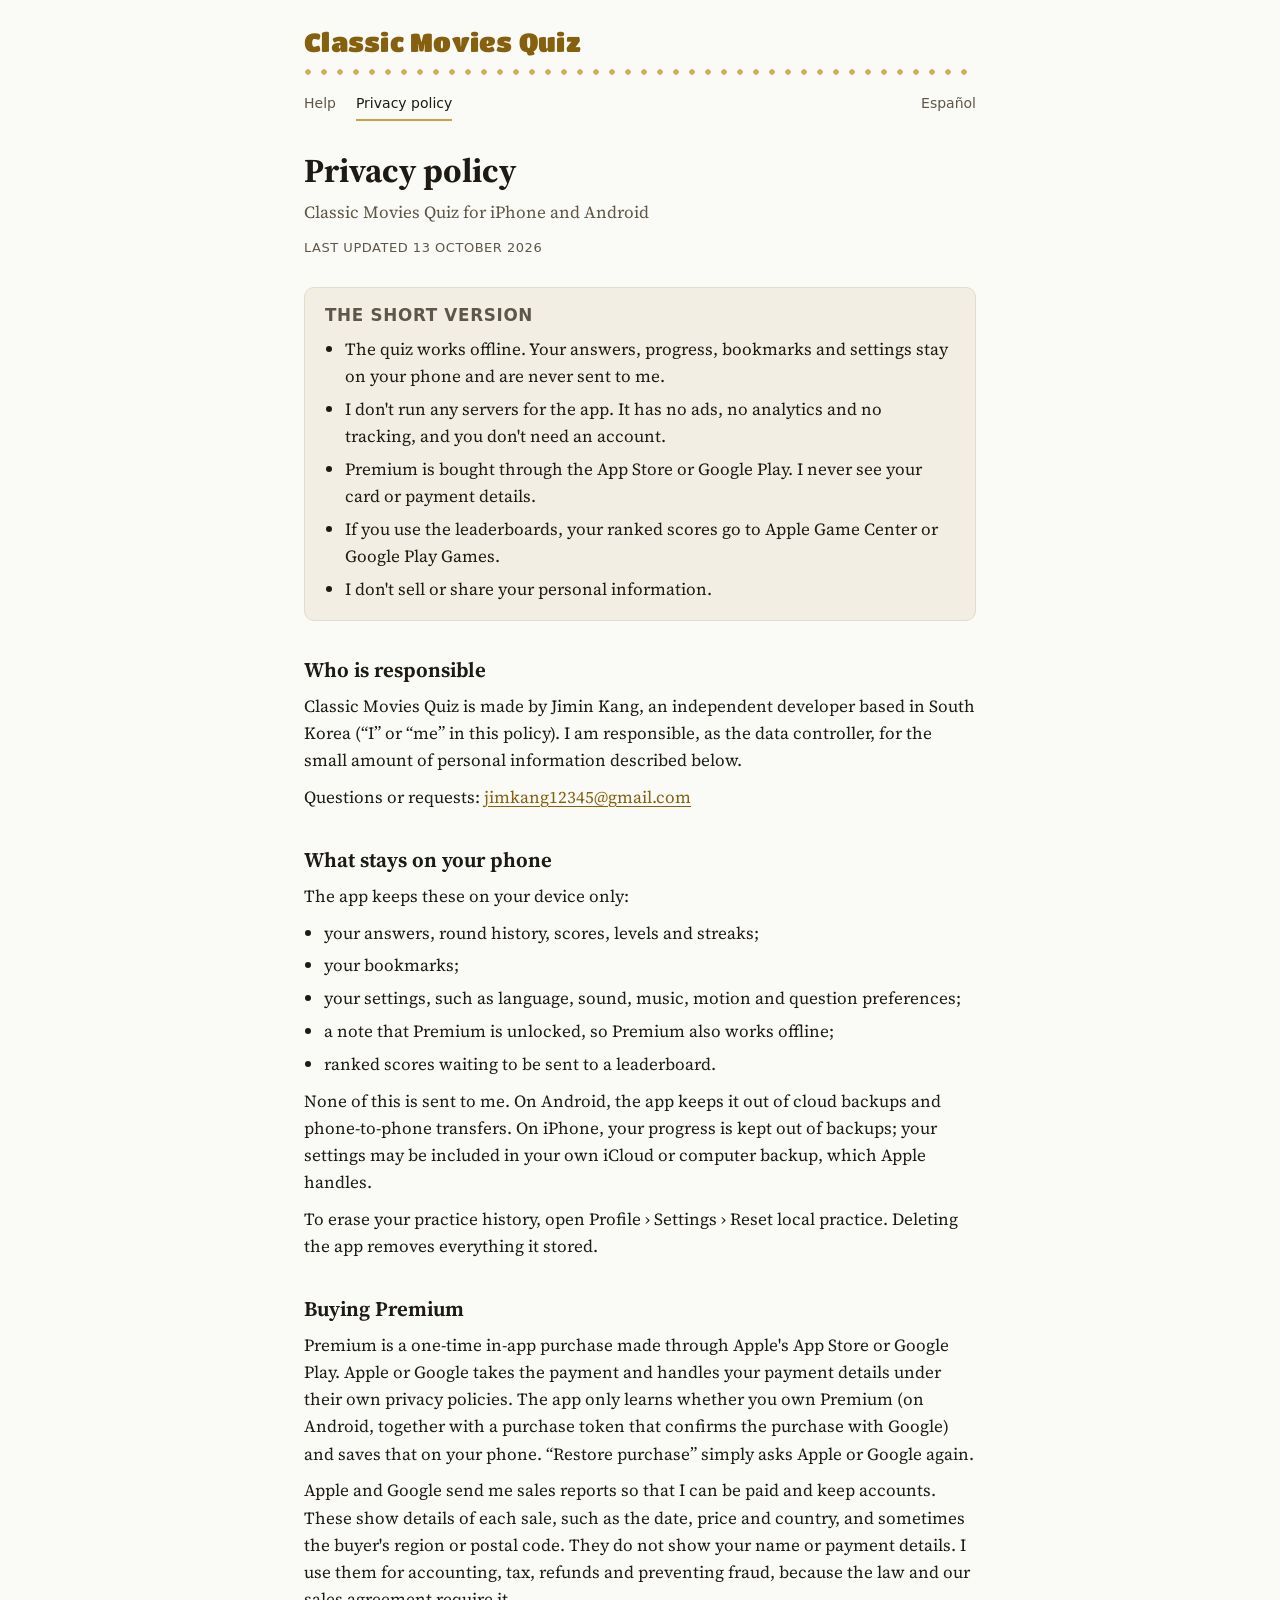
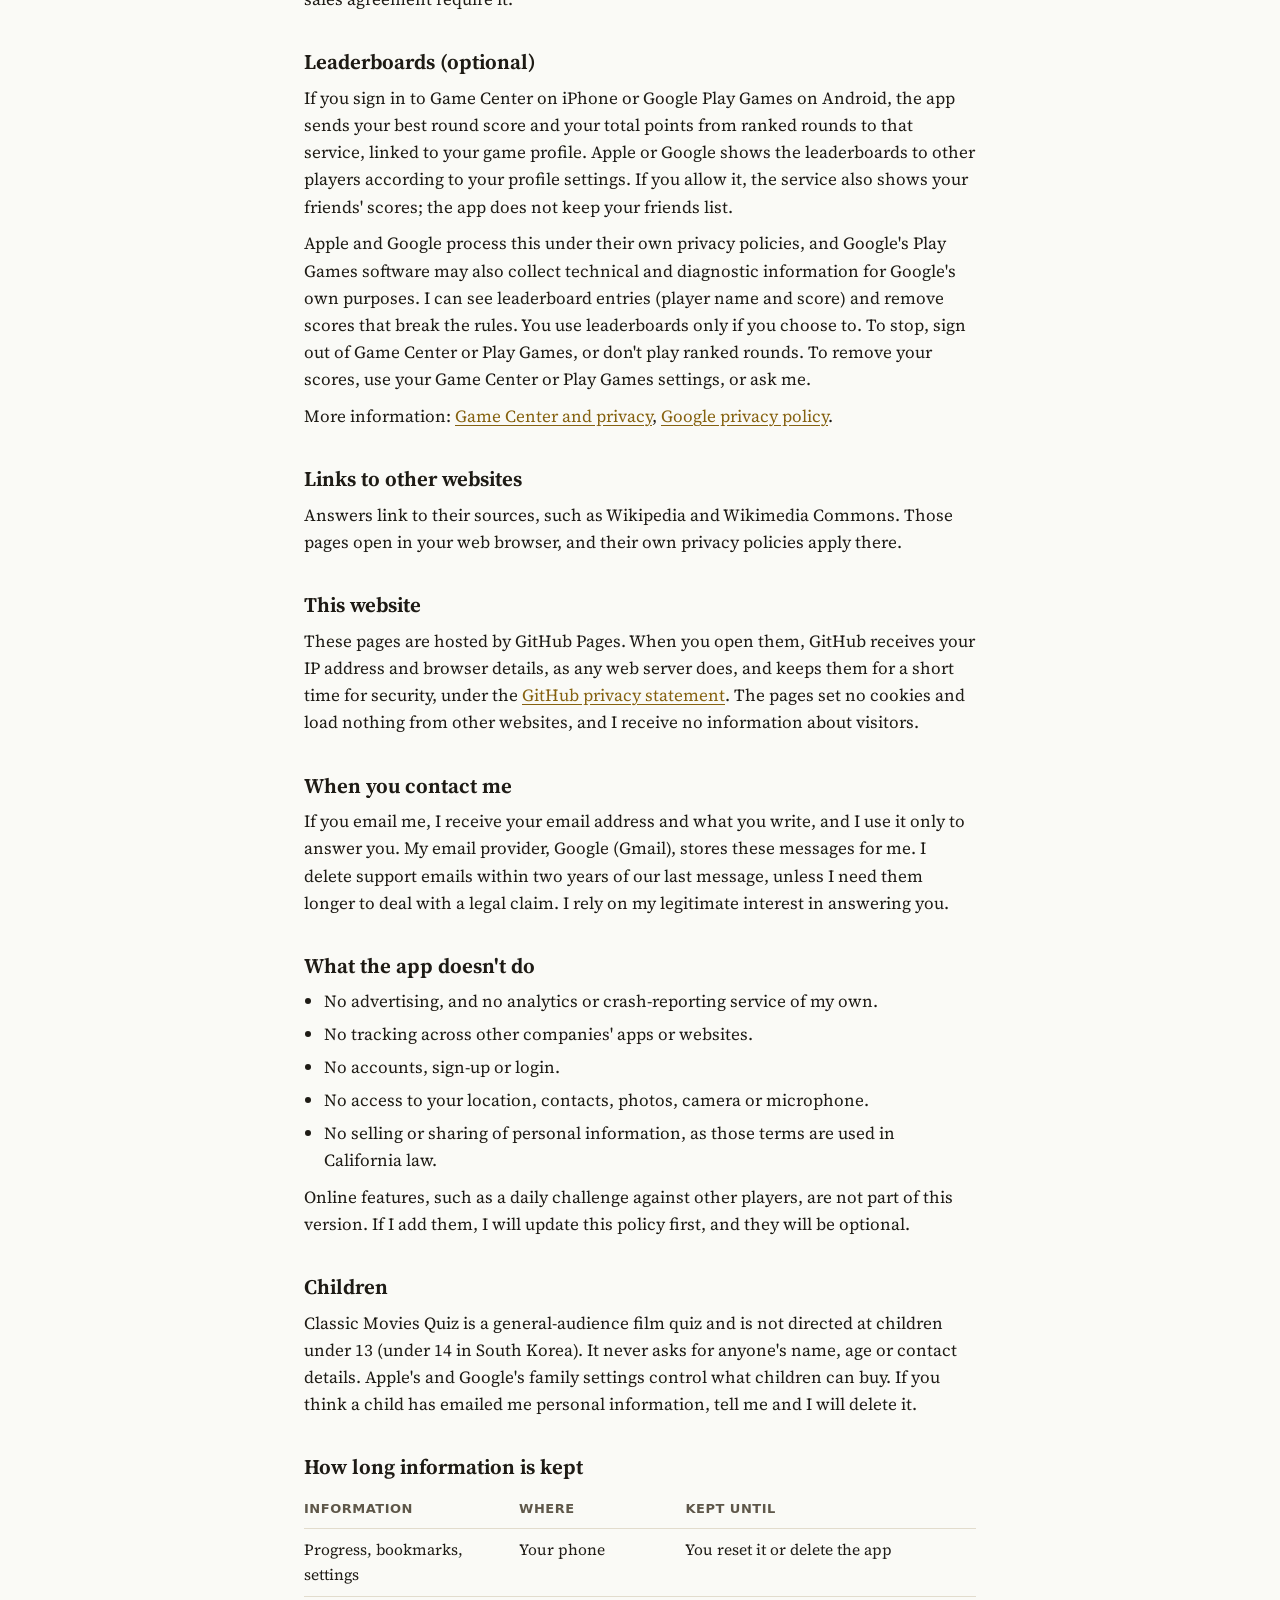
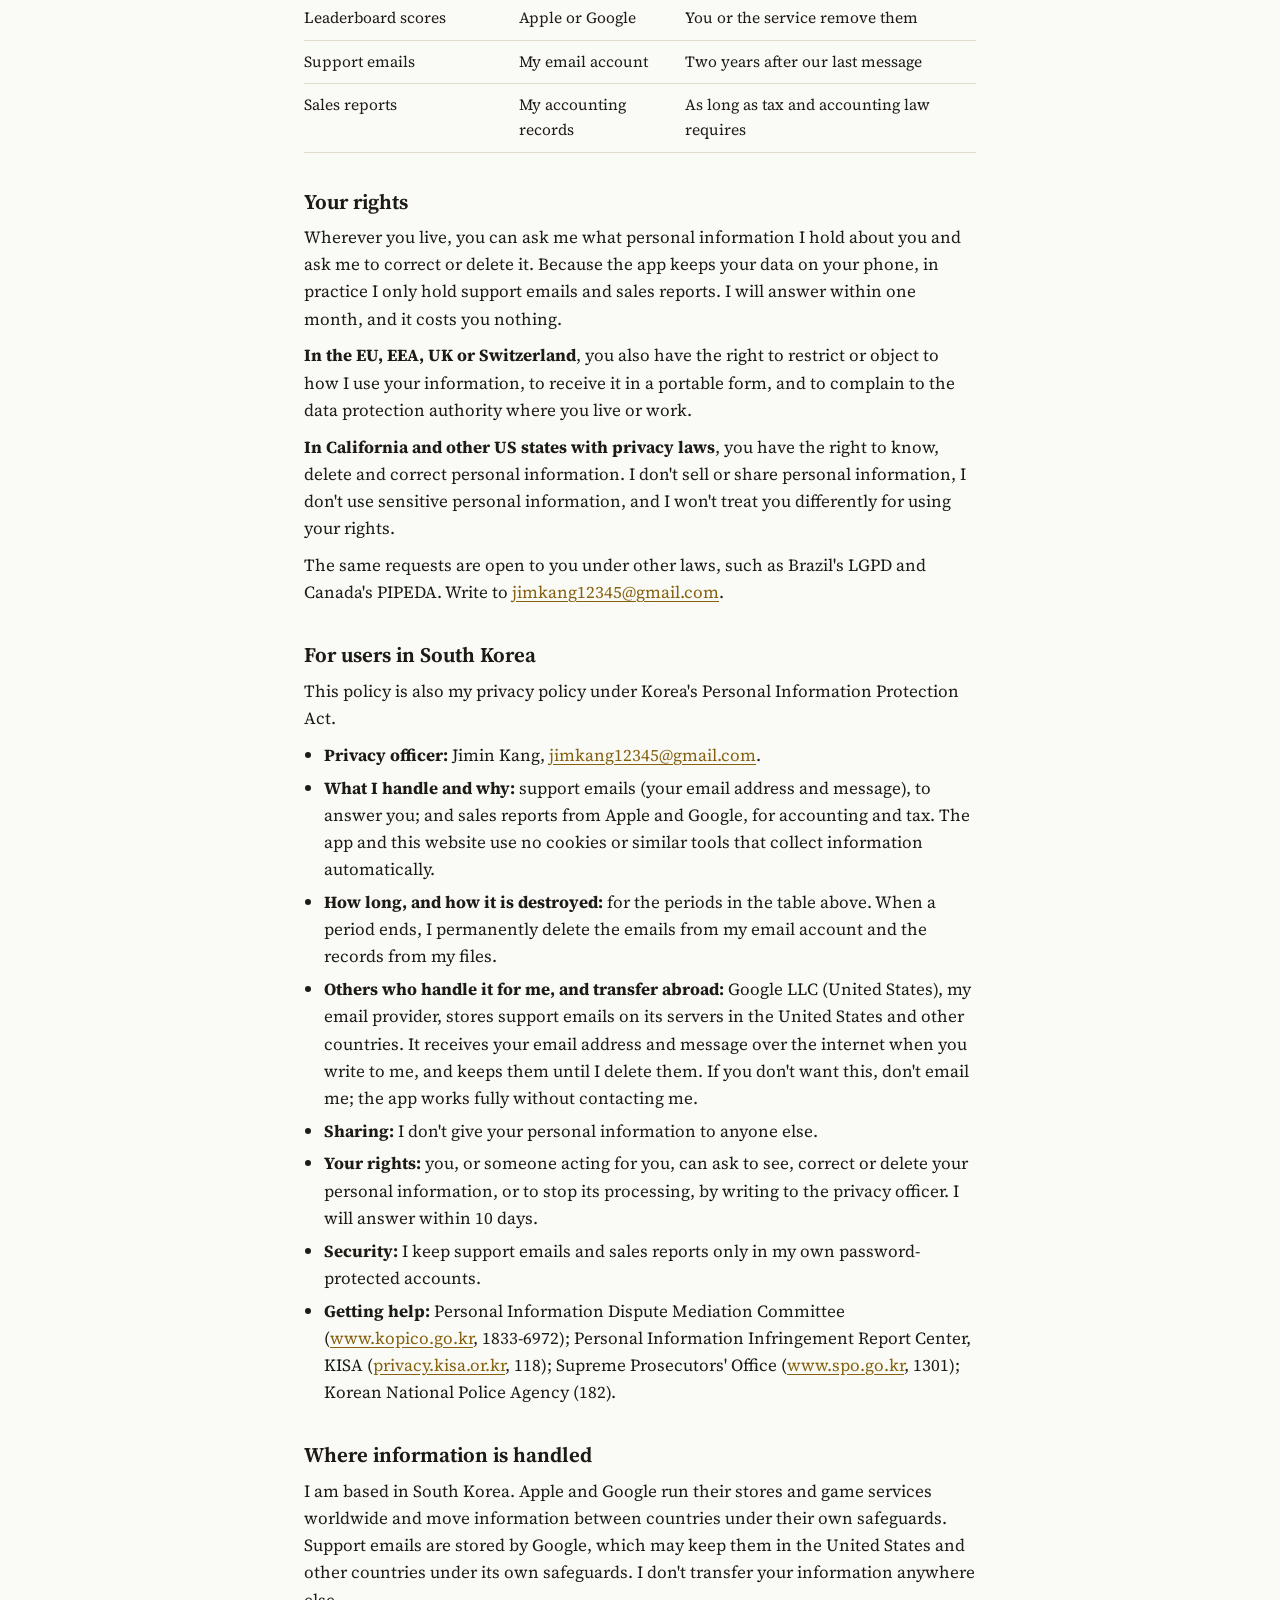
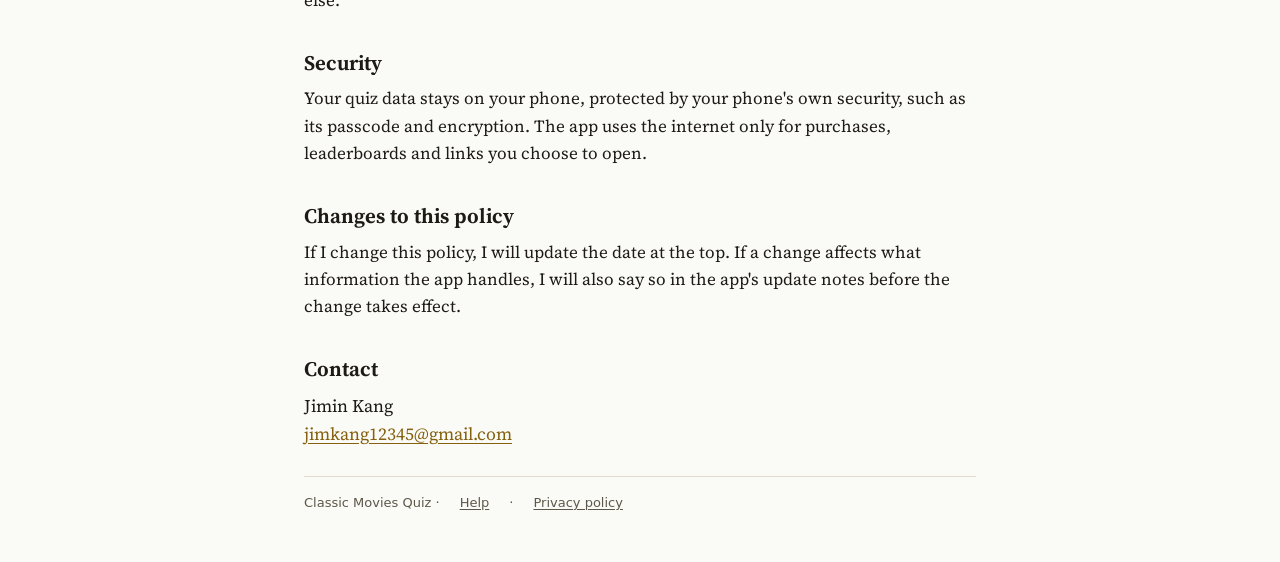
==== privacy.html @ 7651357f "Publish the privacy policy and help pages Release build of site/ from jimkang12345-coder/Classic_App" ====
<!doctype html>
<html lang="en">
<head>
<meta charset="utf-8">
<meta name="viewport" content="width=device-width, initial-scale=1">
<title>Classic Movies Quiz Privacy Policy</title>
<link rel="stylesheet" href="style.css">
</head>
<body>
<div class="page">
<div class="masthead">
<a class="wordmark" href="index.html">Classic Movies Quiz</a>
<div class="bulbs" aria-hidden="true"></div>
<nav class="nav" aria-label="Site"><a href="index.html">Help</a><a href="privacy.html" aria-current="page">Privacy policy</a><a class="lang" href="privacidad.html" lang="es">Español</a></nav>
</div>
<main class="content">
<header>
  <h1>Privacy policy</h1>
  <p class="lede">Classic Movies Quiz for iPhone and Android</p>
  <p class="updated">Last updated 13 October 2026</p>
</header>

<section class="short" aria-labelledby="short">
  <h2 id="short">The short version</h2>
  <ul>
    <li>The quiz works offline. Your answers, progress, bookmarks and settings stay on your phone and are never sent to me.</li>
    <li>I don't run any servers for the app. It has no ads, no analytics and no tracking, and you don't need an account.</li>
    <li>Premium is bought through the App Store or Google Play. I never see your card or payment details.</li>
    <li>If you use the leaderboards, your ranked scores go to Apple Game Center or Google Play Games.</li>
    <li>I don't sell or share your personal information.</li>
  </ul>
</section>

<section aria-labelledby="who">
  <h2 id="who">Who is responsible</h2>
  <p>Classic Movies Quiz is made by Jimin Kang, an independent developer based in South Korea (“I” or “me” in this policy). I am responsible, as the data controller, for the small amount of personal information described below.</p>
  <p>Questions or requests: <a href="mailto:jimkang12345@gmail.com">jimkang12345@gmail.com</a></p>
</section>

<section aria-labelledby="device">
  <h2 id="device">What stays on your phone</h2>
  <p>The app keeps these on your device only:</p>
  <ul>
    <li>your answers, round history, scores, levels and streaks;</li>
    <li>your bookmarks;</li>
    <li>your settings, such as language, sound, music, motion and question preferences;</li>
    <li>a note that Premium is unlocked, so Premium also works offline;</li>
    <li>ranked scores waiting to be sent to a leaderboard.</li>
  </ul>
  <p>None of this is sent to me. On Android, the app keeps it out of cloud backups and phone-to-phone transfers. On iPhone, your progress is kept out of backups; your settings may be included in your own iCloud or computer backup, which Apple handles.</p>
  <p>To erase your practice history, open Profile › Settings › Reset local practice. Deleting the app removes everything it stored.</p>
</section>

<section aria-labelledby="purchases">
  <h2 id="purchases">Buying Premium</h2>
  <p>Premium is a one-time in-app purchase made through Apple's App Store or Google Play. Apple or Google takes the payment and handles your payment details under their own privacy policies. The app only learns whether you own Premium (on Android, together with a purchase token that confirms the purchase with Google) and saves that on your phone. “Restore purchase” simply asks Apple or Google again.</p>
  <p>Apple and Google send me sales reports so that I can be paid and keep accounts. These show details of each sale, such as the date, price and country, and sometimes the buyer's region or postal code. They do not show your name or payment details. I use them for accounting, tax, refunds and preventing fraud, because the law and our sales agreement require it.</p>
</section>

<section aria-labelledby="leaderboards">
  <h2 id="leaderboards">Leaderboards (optional)</h2>
  <p>If you sign in to Game Center on iPhone or Google Play Games on Android, the app sends your best round score and your total points from ranked rounds to that service, linked to your game profile. Apple or Google shows the leaderboards to other players according to your profile settings. If you allow it, the service also shows your friends' scores; the app does not keep your friends list.</p>
  <p>Apple and Google process this under their own privacy policies, and Google's Play Games software may also collect technical and diagnostic information for Google's own purposes. I can see leaderboard entries (player name and score) and remove scores that break the rules. You use leaderboards only if you choose to. To stop, sign out of Game Center or Play Games, or don't play ranked rounds. To remove your scores, use your Game Center or Play Games settings, or ask me.</p>
  <p>More information: <a href="https://www.apple.com/legal/privacy/data/en/game-center/">Game Center and privacy</a>, <a href="https://policies.google.com/privacy">Google privacy policy</a>.</p>
</section>

<section aria-labelledby="links">
  <h2 id="links">Links to other websites</h2>
  <p>Answers link to their sources, such as Wikipedia and Wikimedia Commons. Those pages open in your web browser, and their own privacy policies apply there.</p>
</section>

<section aria-labelledby="website">
  <h2 id="website">This website</h2>
  <p>These pages are hosted by GitHub Pages. When you open them, GitHub receives your IP address and browser details, as any web server does, and keeps them for a short time for security, under the <a href="https://docs.github.com/en/site-policy/privacy-policies/github-general-privacy-statement">GitHub privacy statement</a>. The pages set no cookies and load nothing from other websites, and I receive no information about visitors.</p>
</section>

<section aria-labelledby="contact-me">
  <h2 id="contact-me">When you contact me</h2>
  <p>If you email me, I receive your email address and what you write, and I use it only to answer you. My email provider, Google (Gmail), stores these messages for me. I delete support emails within two years of our last message, unless I need them longer to deal with a legal claim. I rely on my legitimate interest in answering you.</p>
</section>

<section aria-labelledby="dont">
  <h2 id="dont">What the app doesn't do</h2>
  <ul>
    <li>No advertising, and no analytics or crash-reporting service of my own.</li>
    <li>No tracking across other companies' apps or websites.</li>
    <li>No accounts, sign-up or login.</li>
    <li>No access to your location, contacts, photos, camera or microphone.</li>
    <li>No selling or sharing of personal information, as those terms are used in California law.</li>
  </ul>
  <p>Online features, such as a daily challenge against other players, are not part of this version. If I add them, I will update this policy first, and they will be optional.</p>
</section>

<section aria-labelledby="children">
  <h2 id="children">Children</h2>
  <p>Classic Movies Quiz is a general-audience film quiz and is not directed at children under 13 (under 14 in South Korea). It never asks for anyone's name, age or contact details. Apple's and Google's family settings control what children can buy. If you think a child has emailed me personal information, tell me and I will delete it.</p>
</section>

<section aria-labelledby="retention">
  <h2 id="retention">How long information is kept</h2>
  <div class="table-wrap">
    <table>
      <thead><tr><th scope="col">Information</th><th scope="col">Where</th><th scope="col">Kept until</th></tr></thead>
      <tbody>
        <tr><td>Progress, bookmarks, settings</td><td>Your phone</td><td>You reset it or delete the app</td></tr>
        <tr><td>Leaderboard scores</td><td>Apple or Google</td><td>You or the service remove them</td></tr>
        <tr><td>Support emails</td><td>My email account</td><td>Two years after our last message</td></tr>
        <tr><td>Sales reports</td><td>My accounting records</td><td>As long as tax and accounting law requires</td></tr>
      </tbody>
    </table>
  </div>
</section>

<section aria-labelledby="rights">
  <h2 id="rights">Your rights</h2>
  <p>Wherever you live, you can ask me what personal information I hold about you and ask me to correct or delete it. Because the app keeps your data on your phone, in practice I only hold support emails and sales reports. I will answer within one month, and it costs you nothing.</p>
  <p><strong>In the EU, EEA, UK or Switzerland</strong>, you also have the right to restrict or object to how I use your information, to receive it in a portable form, and to complain to the data protection authority where you live or work.</p>
  <p><strong>In California and other US states with privacy laws</strong>, you have the right to know, delete and correct personal information. I don't sell or share personal information, I don't use sensitive personal information, and I won't treat you differently for using your rights.</p>
  <p>The same requests are open to you under other laws, such as Brazil's LGPD and Canada's PIPEDA. Write to <a href="mailto:jimkang12345@gmail.com">jimkang12345@gmail.com</a>.</p>
</section>

<section aria-labelledby="korea">
  <h2 id="korea">For users in South Korea</h2>
  <p>This policy is also my privacy policy under Korea's Personal Information Protection Act.</p>
  <ul>
    <li><strong>Privacy officer:</strong> Jimin Kang, <a href="mailto:jimkang12345@gmail.com">jimkang12345@gmail.com</a>.</li>
    <li><strong>What I handle and why:</strong> support emails (your email address and message), to answer you; and sales reports from Apple and Google, for accounting and tax. The app and this website use no cookies or similar tools that collect information automatically.</li>
    <li><strong>How long, and how it is destroyed:</strong> for the periods in the table above. When a period ends, I permanently delete the emails from my email account and the records from my files.</li>
    <li><strong>Others who handle it for me, and transfer abroad:</strong> Google LLC (United States), my email provider, stores support emails on its servers in the United States and other countries. It receives your email address and message over the internet when you write to me, and keeps them until I delete them. If you don't want this, don't email me; the app works fully without contacting me.</li>
    <li><strong>Sharing:</strong> I don't give your personal information to anyone else.</li>
    <li><strong>Your rights:</strong> you, or someone acting for you, can ask to see, correct or delete your personal information, or to stop its processing, by writing to the privacy officer. I will answer within 10 days.</li>
    <li><strong>Security:</strong> I keep support emails and sales reports only in my own password-protected accounts.</li>
    <li><strong>Getting help:</strong> Personal Information Dispute Mediation Committee (<a href="https://www.kopico.go.kr">www.kopico.go.kr</a>, 1833-6972); Personal Information Infringement Report Center, KISA (<a href="https://privacy.kisa.or.kr">privacy.kisa.or.kr</a>, 118); Supreme Prosecutors' Office (<a href="https://www.spo.go.kr">www.spo.go.kr</a>, 1301); Korean National Police Agency (182).</li>
  </ul>
</section>

<section aria-labelledby="transfers">
  <h2 id="transfers">Where information is handled</h2>
  <p>I am based in South Korea. Apple and Google run their stores and game services worldwide and move information between countries under their own safeguards. Support emails are stored by Google, which may keep them in the United States and other countries under its own safeguards. I don't transfer your information anywhere else.</p>
</section>

<section aria-labelledby="security">
  <h2 id="security">Security</h2>
  <p>Your quiz data stays on your phone, protected by your phone's own security, such as its passcode and encryption. The app uses the internet only for purchases, leaderboards and links you choose to open.</p>
</section>

<section aria-labelledby="changes">
  <h2 id="changes">Changes to this policy</h2>
  <p>If I change this policy, I will update the date at the top. If a change affects what information the app handles, I will also say so in the app's update notes before the change takes effect.</p>
</section>

<section aria-labelledby="contact">
  <h2 id="contact">Contact</h2>
  <p class="contact">Jimin Kang<br><a href="mailto:jimkang12345@gmail.com">jimkang12345@gmail.com</a></p>
</section>
</main>
<footer>Classic Movies Quiz · <a href="index.html">Help</a> · <a href="privacy.html">Privacy policy</a></footer>
</div>
</body>
</html>
---- style.css ----
/* One reading column under a marquee wordmark, the app's black-and-gold film-house look. */
/* Latin subsets of Source Serif 4 and Titan One (SIL Open Font License, fonts/*-OFL.txt), served with the pages. */
@font-face {
  font-family: "Source Serif 4";
  font-style: normal;
  font-weight: 400 700;
  font-display: swap;
  src: url("fonts/source-serif-4-latin.woff2") format("woff2");
}
@font-face {
  font-family: "Source Serif 4";
  font-style: italic;
  font-weight: 400;
  font-display: swap;
  src: url("fonts/source-serif-4-italic-latin.woff2") format("woff2");
}
@font-face {
  font-family: "Titan One";
  font-style: normal;
  font-weight: 400;
  font-display: swap;
  src: url("fonts/titan-one-latin.woff2") format("woff2");
}
:root {
  --paper: #fafaf6;
  --panel: #f2eee3;
  --ink: #1e1b15;
  --muted: #5e5749;
  --gold: #85610f;
  --bulb: #c9a046;
  --rule: #e2dccd;
  --todo: #fff1c2;
  --font-display: "Titan One", "Arial Rounded MT Bold", "Trebuchet MS", sans-serif;
  --font-body: "Source Serif 4", "Source Serif Pro", Georgia, "Times New Roman", serif;
  --font-ui: system-ui, -apple-system, "Segoe UI", Roboto, sans-serif;
  color-scheme: light;
}
@media (prefers-color-scheme: dark) {
  :root:not([data-theme="light"]) {
    --paper: #121011;
    --panel: #1c1916;
    --ink: #eee8da;
    --muted: #aaa190;
    --gold: #dcb65e;
    --bulb: #e8c46b;
    --rule: #2e2a24;
    --todo: #4a3d14;
    color-scheme: dark;
  }
}
:root[data-theme="dark"] {
  --paper: #121011;
  --panel: #1c1916;
  --ink: #eee8da;
  --muted: #aaa190;
  --gold: #dcb65e;
  --bulb: #e8c46b;
  --rule: #2e2a24;
  --todo: #4a3d14;
  color-scheme: dark;
}

* { box-sizing: border-box; }
html { -webkit-text-size-adjust: 100%; }
body {
  margin: 0;
  background: var(--paper);
  color: var(--ink);
  font-family: var(--font-body);
  font-size: 1.0625rem;
  line-height: 1.6;
  padding-inline: 1rem;
  padding-block: 0 3rem;
}
.page { max-width: 42rem; margin-inline: auto; display: grid; gap: 1.75rem; }
.content { display: grid; gap: 1.75rem; min-width: 0; }

.masthead { display: grid; gap: 0.75rem; padding-block: 1.75rem 0; }
.wordmark {
  font-family: var(--font-display);
  font-weight: 400;
  font-size: 1.6rem;
  letter-spacing: 0.01em;
  color: var(--gold);
  text-decoration: none;
  line-height: 1.1;
}
.bulbs {
  height: 8px;
  background-image: radial-gradient(circle at 4px 4px, var(--bulb) 2.5px, transparent 3px);
  background-size: 16px 8px;
  background-repeat: repeat-x;
  opacity: 0.85;
}
.nav { display: flex; flex-wrap: wrap; gap: 0.25rem 1.25rem; font-family: var(--font-ui); font-size: 0.875rem; }
.nav a { color: var(--muted); text-decoration: none; padding-block: 0.25rem; border-bottom: 2px solid transparent; }
.nav a:hover { color: var(--ink); }
.nav a[aria-current="page"] { color: var(--ink); border-bottom-color: var(--bulb); }
.nav .lang { margin-left: auto; }

h1, h2, h3 { line-height: 1.25; text-wrap: balance; margin: 0; }
h1 { font-size: 2.1rem; font-weight: 700; }
h2 { font-size: 1.3rem; font-weight: 650; padding-top: 0.5rem; }
h3 { font-size: 1.05rem; font-weight: 650; }
.lede { color: var(--muted); margin: 0.5rem 0 0; }
.updated { font-family: var(--font-ui); font-size: 0.8125rem; letter-spacing: 0.04em; text-transform: uppercase; color: var(--muted); margin: 0.75rem 0 0; }

section { display: grid; gap: 0.6rem; min-width: 0; }
section p, section ul, section ol { margin: 0; }
ul, ol { padding-left: 1.25rem; display: grid; gap: 0.35rem; }
a { color: var(--gold); text-underline-offset: 0.15em; }
a:focus-visible { outline: 2px solid var(--bulb); outline-offset: 2px; border-radius: 2px; }

.short {
  background: var(--panel);
  border: 1px solid var(--rule);
  border-radius: 10px;
  padding: 1.1rem 1.25rem;
  display: grid;
  gap: 0.6rem;
}
.short h2 { font-size: 1.05rem; padding-top: 0; font-family: var(--font-ui); letter-spacing: 0.04em; text-transform: uppercase; color: var(--muted); font-weight: 600; }

.table-wrap { overflow-x: auto; }
table { border-collapse: collapse; width: 100%; font-size: 0.97rem; }
th, td { text-align: left; vertical-align: top; padding: 0.55rem 0.75rem 0.55rem 0; border-bottom: 1px solid var(--rule); }
th { font-family: var(--font-ui); font-size: 0.8125rem; letter-spacing: 0.04em; text-transform: uppercase; color: var(--muted); font-weight: 600; }

.contact { font-size: 1.1rem; }
mark.todo { background: var(--todo); color: var(--ink); padding: 0 0.25em; border-radius: 3px; font-family: var(--font-ui); font-size: 0.9em; }
footer { border-top: 1px solid var(--rule); padding-top: 1rem; font-family: var(--font-ui); font-size: 0.8125rem; color: var(--muted); display: flex; flex-wrap: wrap; gap: 0.5rem 1.25rem; }
footer a { color: var(--muted); }

@media (prefers-reduced-motion: no-preference) {
  .nav a { transition: color 120ms ease, border-color 120ms ease; }
}
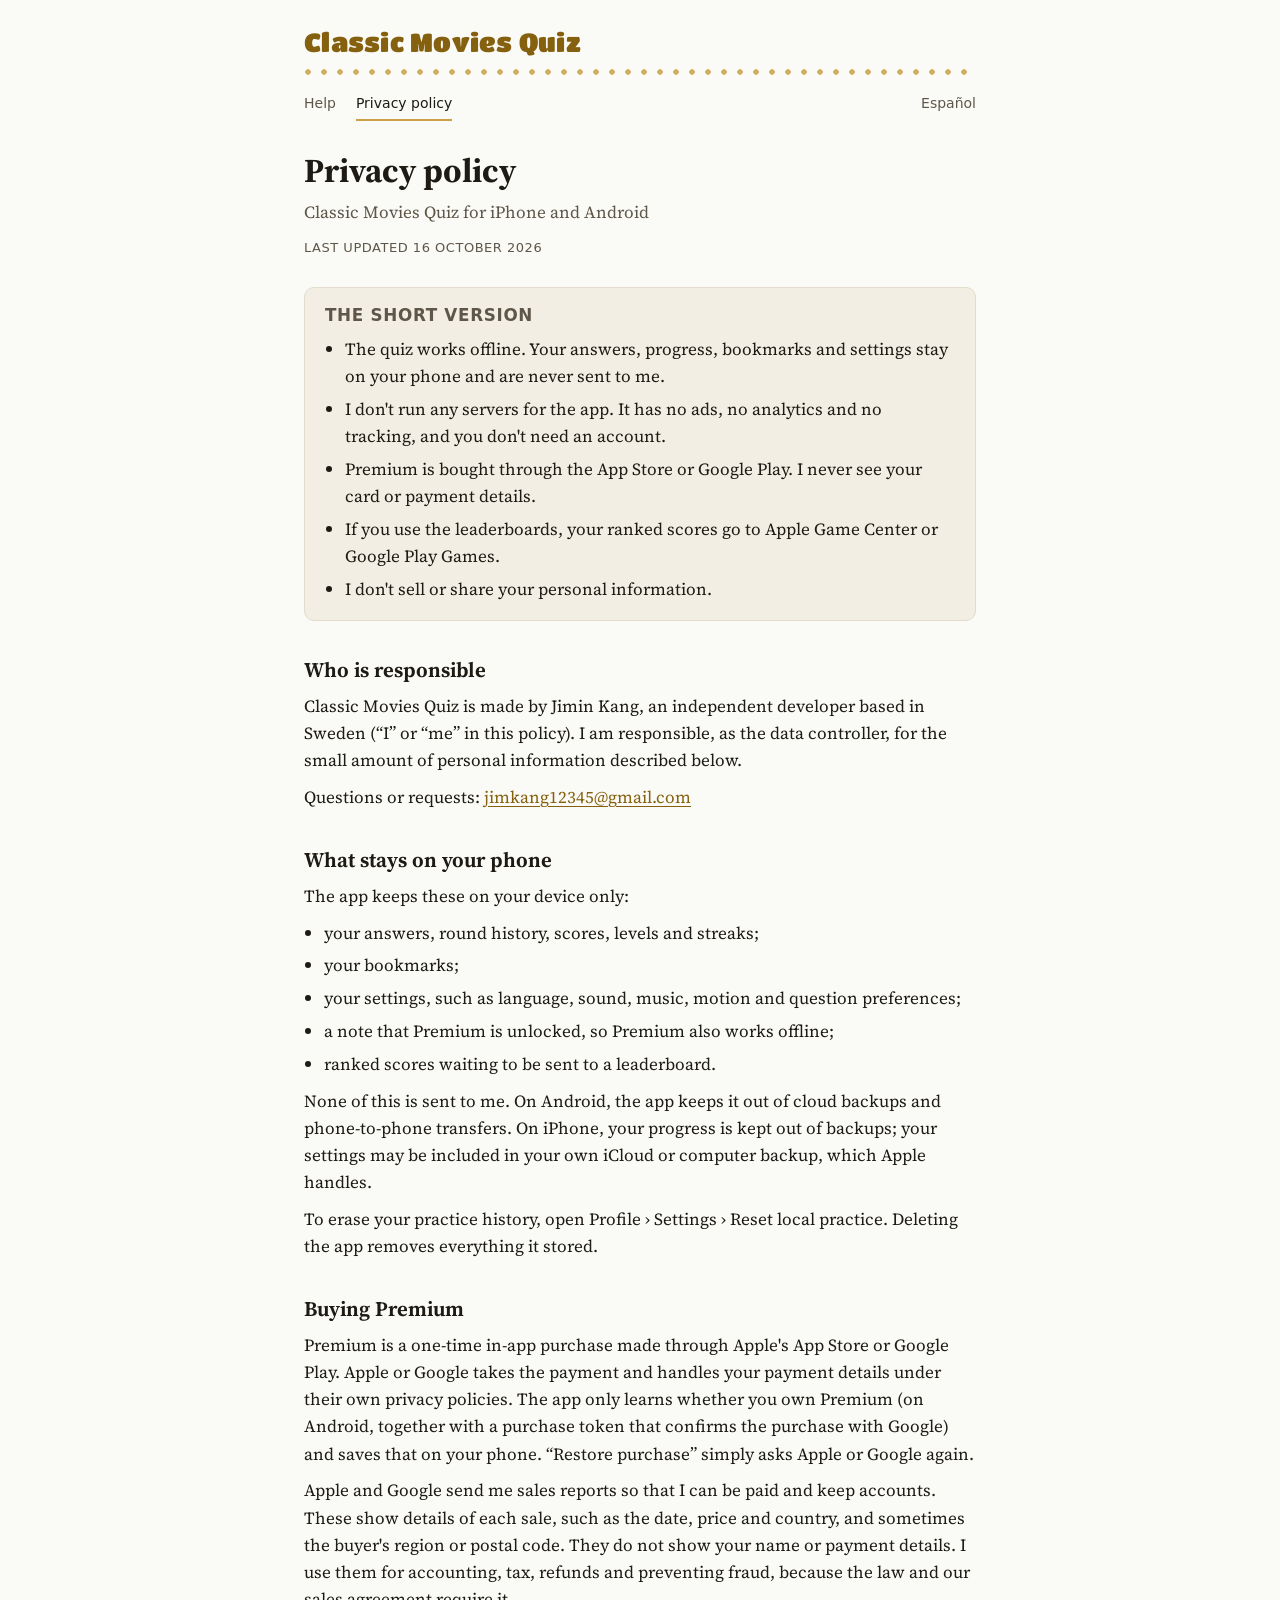
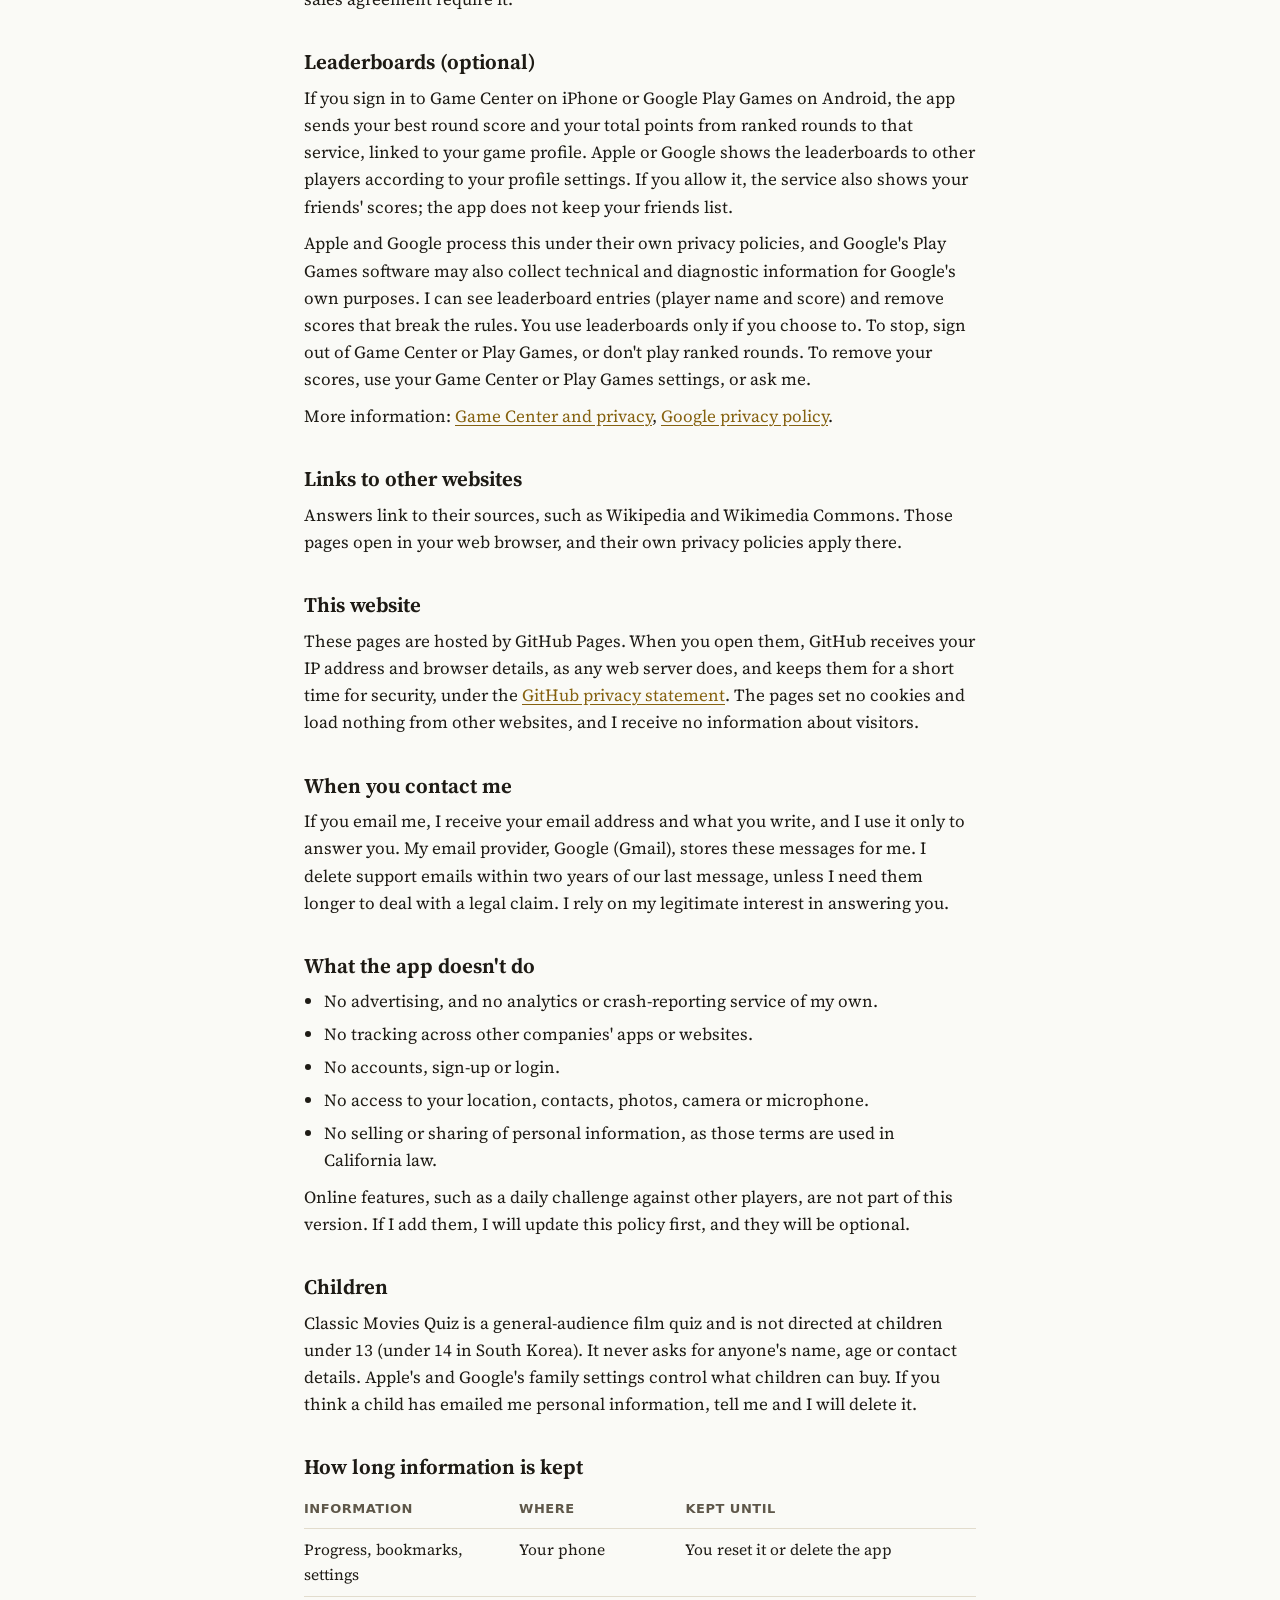
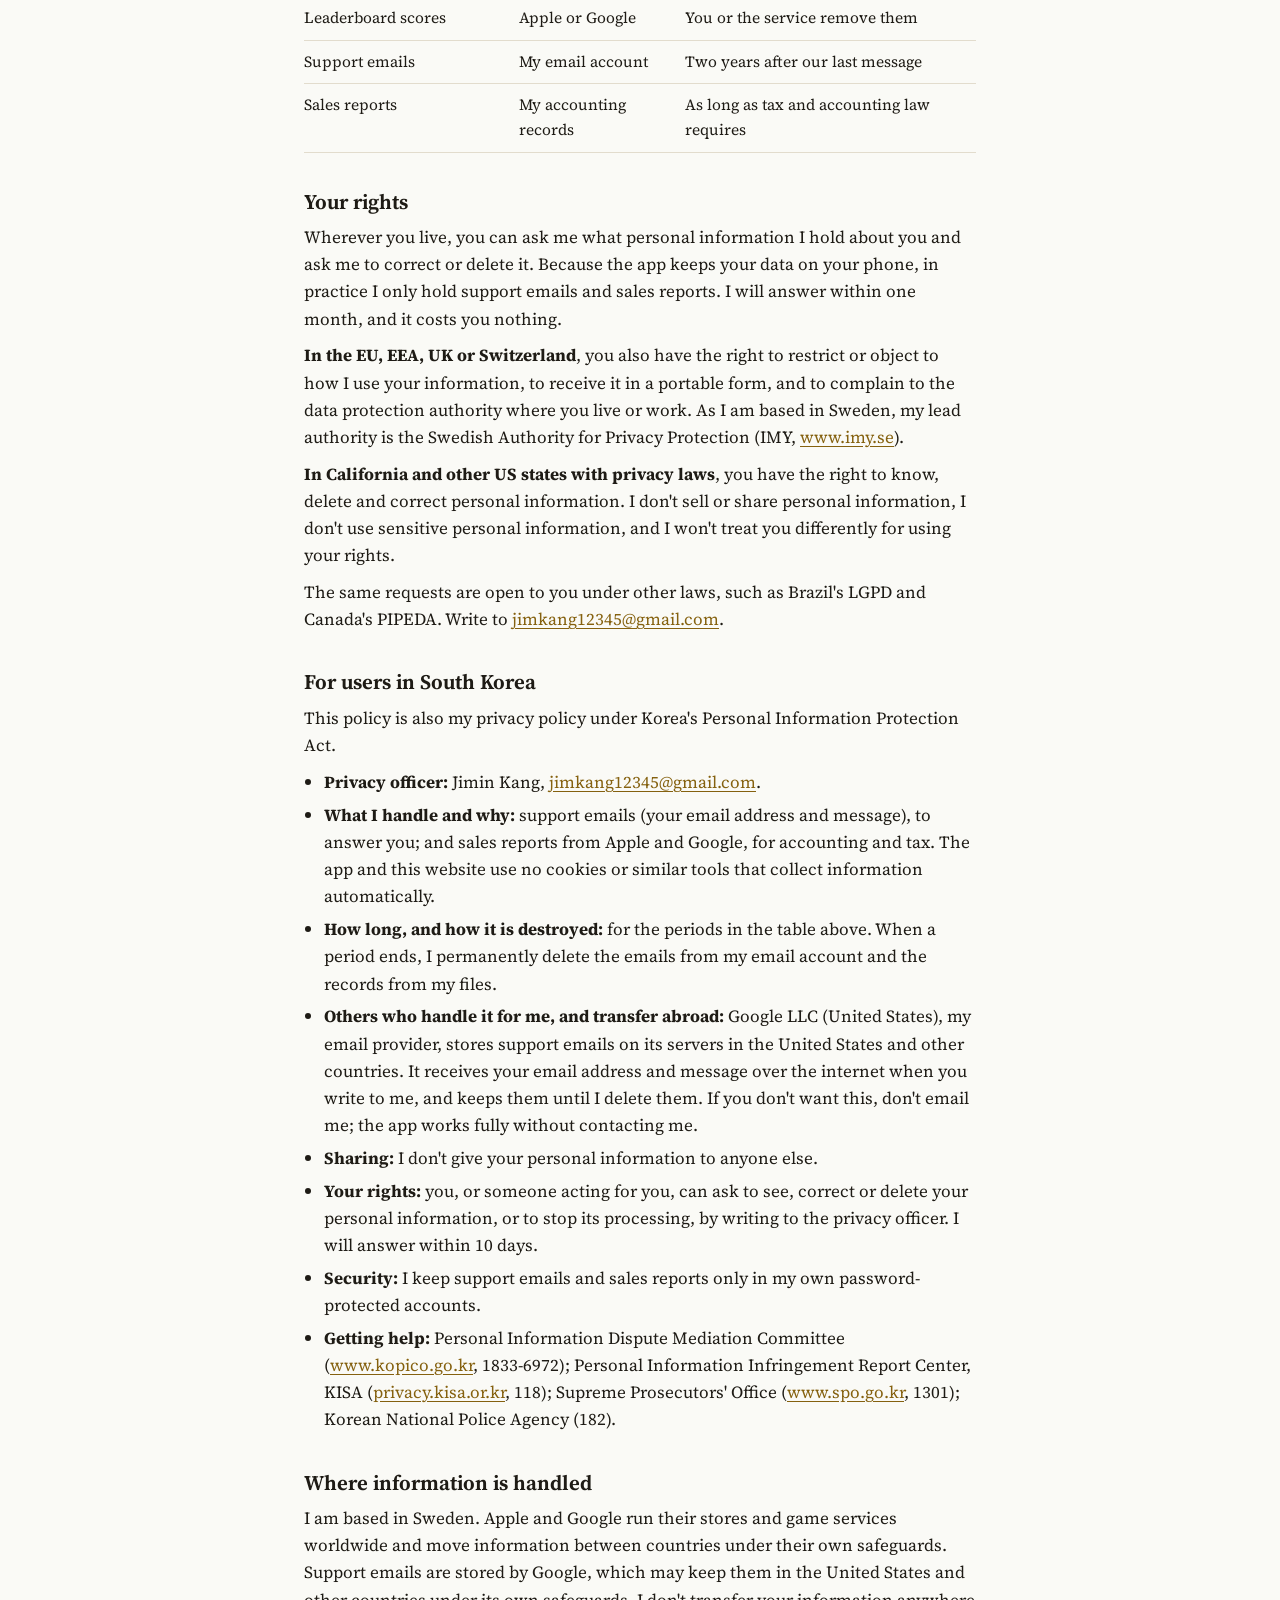
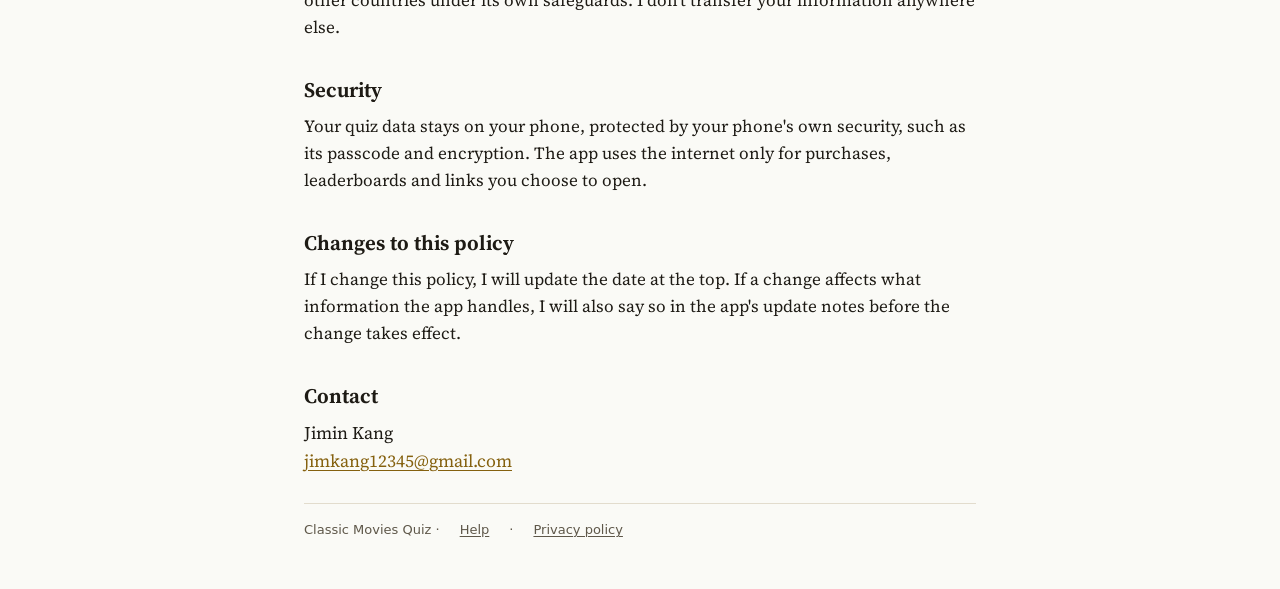
==== commit 12f40dd1: "Privacy policy: the operator is based in Sweden Release build of site/public from Classic_App a72a25" ====
--- a/privacy.html
+++ b/privacy.html
@@ -17,7 +17,7 @@
 <header>
   <h1>Privacy policy</h1>
   <p class="lede">Classic Movies Quiz for iPhone and Android</p>
-  <p class="updated">Last updated 13 October 2026</p>
+  <p class="updated">Last updated 16 October 2026</p>
 </header>
 
 <section class="short" aria-labelledby="short">
@@ -33,7 +33,7 @@
 
 <section aria-labelledby="who">
   <h2 id="who">Who is responsible</h2>
-  <p>Classic Movies Quiz is made by Jimin Kang, an independent developer based in South Korea (“I” or “me” in this policy). I am responsible, as the data controller, for the small amount of personal information described below.</p>
+  <p>Classic Movies Quiz is made by Jimin Kang, an independent developer based in Sweden (“I” or “me” in this policy). I am responsible, as the data controller, for the small amount of personal information described below.</p>
   <p>Questions or requests: <a href="mailto:jimkang12345@gmail.com">jimkang12345@gmail.com</a></p>
 </section>
 
@@ -114,7 +114,7 @@
 <section aria-labelledby="rights">
   <h2 id="rights">Your rights</h2>
   <p>Wherever you live, you can ask me what personal information I hold about you and ask me to correct or delete it. Because the app keeps your data on your phone, in practice I only hold support emails and sales reports. I will answer within one month, and it costs you nothing.</p>
-  <p><strong>In the EU, EEA, UK or Switzerland</strong>, you also have the right to restrict or object to how I use your information, to receive it in a portable form, and to complain to the data protection authority where you live or work.</p>
+  <p><strong>In the EU, EEA, UK or Switzerland</strong>, you also have the right to restrict or object to how I use your information, to receive it in a portable form, and to complain to the data protection authority where you live or work. As I am based in Sweden, my lead authority is the Swedish Authority for Privacy Protection (IMY, <a href="https://www.imy.se">www.imy.se</a>).</p>
   <p><strong>In California and other US states with privacy laws</strong>, you have the right to know, delete and correct personal information. I don't sell or share personal information, I don't use sensitive personal information, and I won't treat you differently for using your rights.</p>
   <p>The same requests are open to you under other laws, such as Brazil's LGPD and Canada's PIPEDA. Write to <a href="mailto:jimkang12345@gmail.com">jimkang12345@gmail.com</a>.</p>
 </section>
@@ -136,7 +136,7 @@
 
 <section aria-labelledby="transfers">
   <h2 id="transfers">Where information is handled</h2>
-  <p>I am based in South Korea. Apple and Google run their stores and game services worldwide and move information between countries under their own safeguards. Support emails are stored by Google, which may keep them in the United States and other countries under its own safeguards. I don't transfer your information anywhere else.</p>
+  <p>I am based in Sweden. Apple and Google run their stores and game services worldwide and move information between countries under their own safeguards. Support emails are stored by Google, which may keep them in the United States and other countries under its own safeguards. I don't transfer your information anywhere else.</p>
 </section>
 
 <section aria-labelledby="security">
